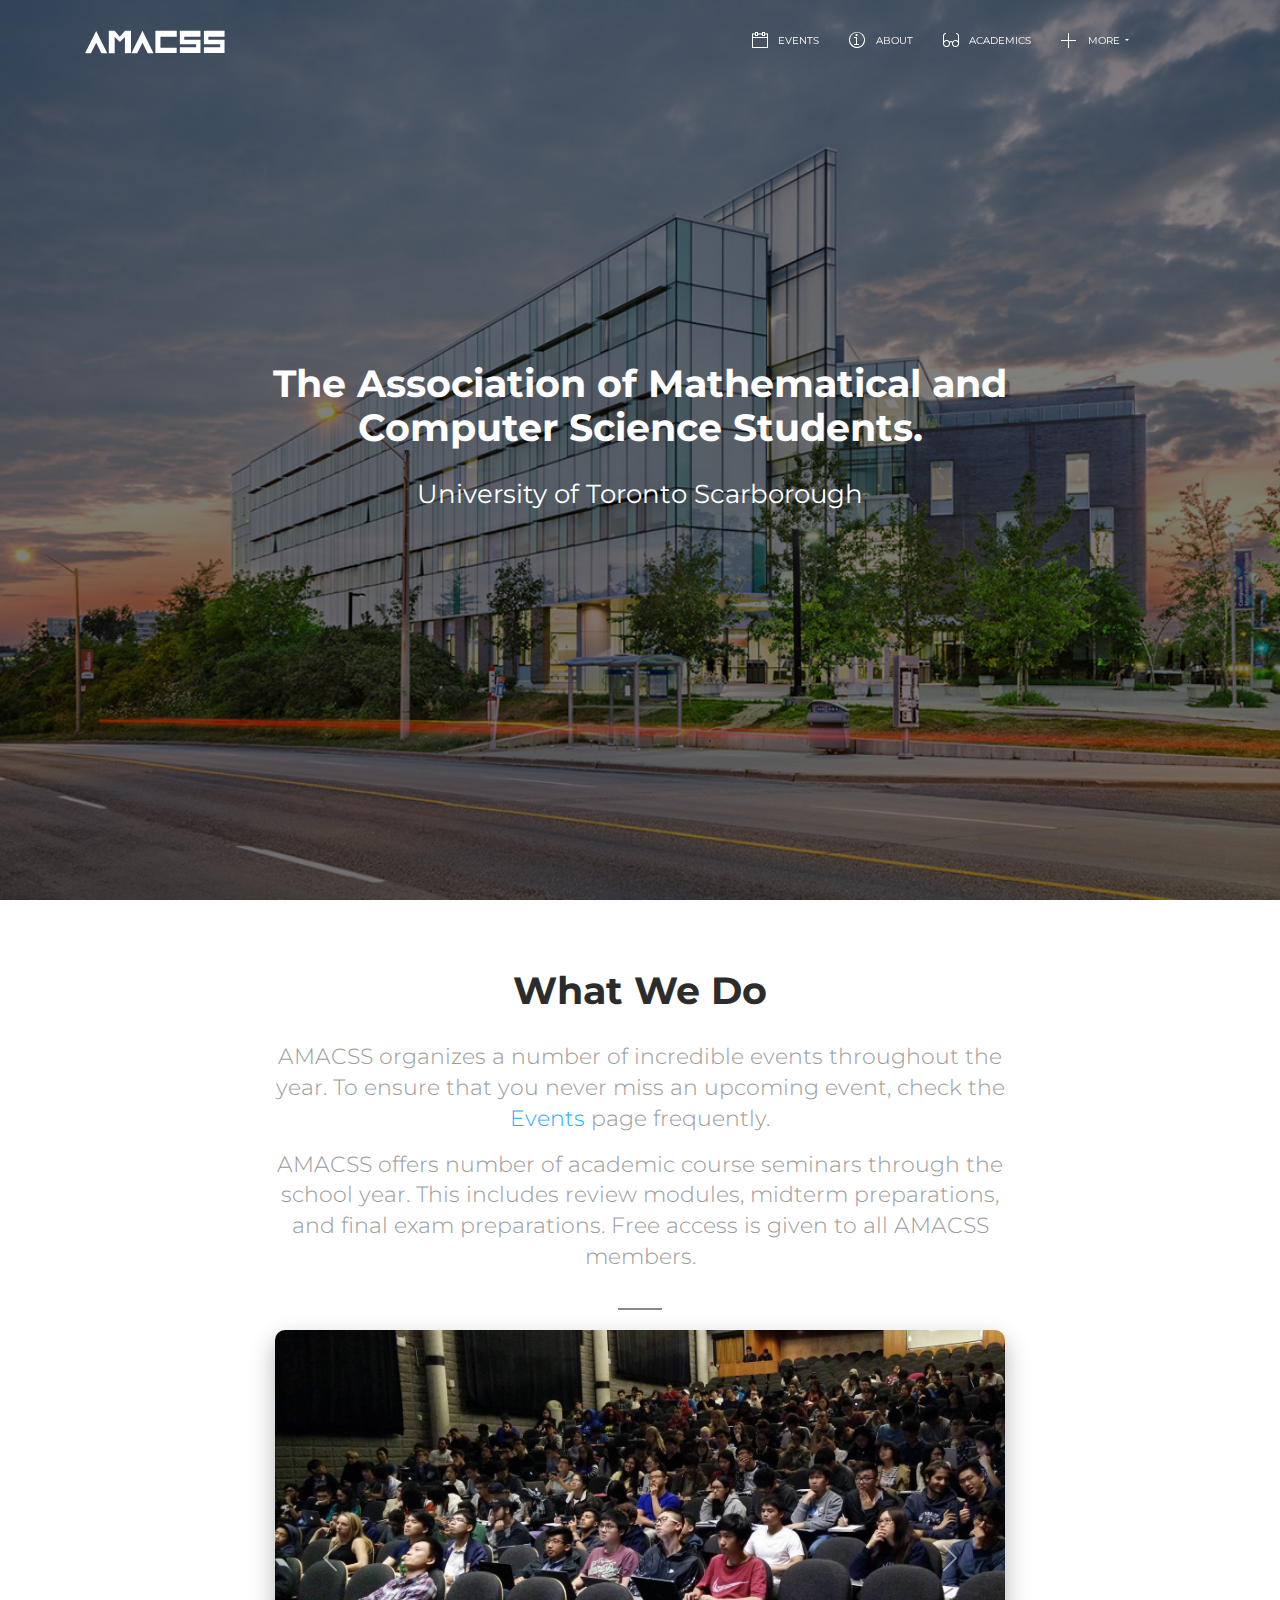
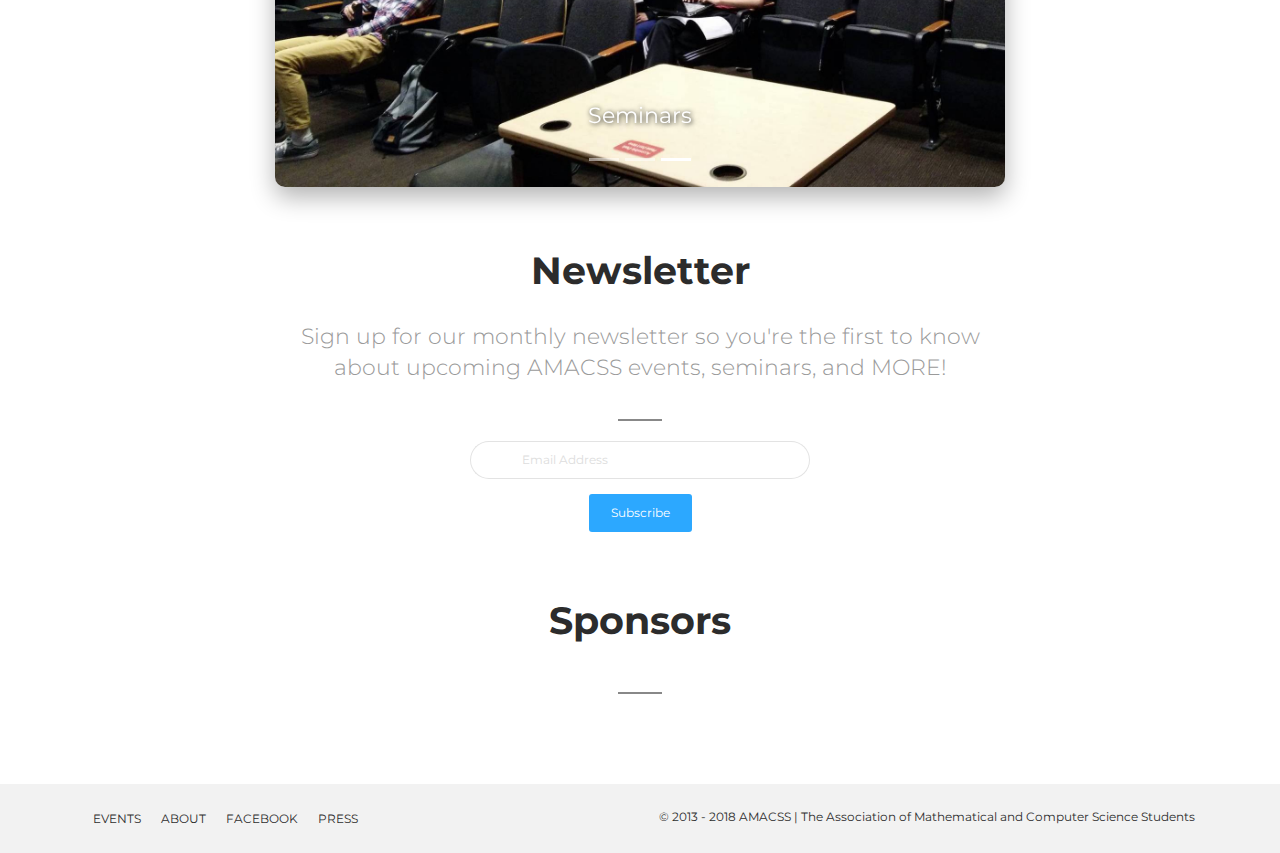
==== index.html @ 31efc9d5 "initial" ====
<!DOCTYPE html>
<html lang="en">
  <head>
    <title>Association of Mathematical and Computer Science Students | AMACSS</title>
    <meta charset="utf-8">
    <meta http-equiv="x-ua-compatible" content="ie=edge">
    <meta content='width=device-width, initial-scale=1.0, maximum-scale=1.0, user-scalable=0, shrink-to-fit=no' name='viewport' />
    <meta name="description" content="The official website for AMACSS. The AMACSS team works to enhance the educational, recreational, social and cultural environment of UTSC.">
    <meta property="og:type" content="website">
    <meta property="og:title" content="Association of Mathematical and Computer Science Students">
    <meta property="og:image" content="https://amacss.org/img/og.jpg">
    <meta property="og:description" content="The official website for AMACSS. The AMACSS team works to enhance the educational, recreational, social and cultural environment of UTSC.">
    <meta property="og:site_name" content="AMACSSx">
    <meta property="og:locale" content="en_US">
    <link href="./assets/css/bootstrap.min.css" rel="stylesheet" />
    <link href="./assets/css/index.css" rel="stylesheet" />
    <link href="./assets/css/now-ui-kit.css?v=1.1.0" rel="stylesheet" />
    <link href="https://fonts.googleapis.com/css?family=Montserrat:400,700,200" rel="stylesheet" />
    <link rel="stylesheet" href="https://maxcdn.bootstrapcdn.com/font-awesome/latest/css/font-awesome.min.css" />
    <script src="./assets/js/core/jquery.3.2.1.min.js" type="text/javascript"></script>
    <script src="./assets/js/core/popper.min.js" type="text/javascript"></script>
    <script src="./assets/js/core/bootstrap.min.js" type="text/javascript"></script>
    <script src="./assets/js/plugins/bootstrap-switch.js"></script>
    <script src="./assets/js/plugins/nouislider.min.js" type="text/javascript"></script>
    <script src="./assets/js/plugins/bootstrap-datepicker.js" type="text/javascript"></script>
    <script src="./assets/js/now-ui-kit.js?v=1.1.0" type="text/javascript"></script>
    <script src="./assets/js/index.js" type="text/javascript"></script>
  </head>
  <body>
    <nav class="navbar navbar-expand-md bg-dark fixed-top navbar-transparent" color-on-scroll="150" id="navbar-wrapper">
      <div class="container">
        <div class="navbar-translate">
          <a class="navbar-brand" href="./">
          <img src="./assets/img/logo.svg" alt="amacss">
          </a>
          <button class="navbar-toggler" type="button" data-toggle="collapse" data-target="#navigation" aria-controls="navigation-index" aria-expanded="false" aria-label="Toggle navigation" id="hamburger">
            <span class="icon-bar"></span>
            <span class="icon-bar"></span>
            <span class="icon-bar"></span>
        </button>
        </div>
        <div class="collapse navbar-collapse justify-content-end" id="navigation">
          <ul class="navbar-nav">
            <li class="nav-item">
              <a class="nav-link" href="./events.html">
                <i class="now-ui-icons ui-1_calendar-60"></i>
                <p>Events</p>
              </a>
            </li>
            <li class="nav-item">
              <a class="nav-link" href="./about.html">
                <i class="now-ui-icons travel_info"></i>
                <p>About</p>
              </a>
            </li>
            <li class="nav-item">
              <a class="nav-link" href="https://academics.amacss.org/">
                <i class="now-ui-icons education_glasses"></i>
                <p>Academics</p>
              </a>
            </li>
            <li class="nav-item dropdown">
              <a class="nav-link dropdown-toggle" href="./" data-toggle="dropdown" target="_blank">
                <i class="now-ui-icons ui-1_simple-add"></i>
                <p>More</p>
              </a>
              <div class="dropdown-menu" aria-labelledby="navbarDropdownMenuLink">
                <a class="dropdown-item" href="./assets/files/constitution.pdf" target="_blank">Constitution</a>
                <a class="dropdown-item" href="http://map.utoronto.ca/utsc" target="_blank">Campus Map</a>
                <a class="dropdown-item" href="https://csec.club/" target="_blank">CSEC</a>
              </div>
            </li>
            <li class="nav-item">
              <a class="nav-link" rel="tooltip" title="Follow us on Twitter" data-placement="bottom" href="https://twitter.com/AMACSSUTSC" target="_blank">
                <i class="fa fa-twitter"></i>
              </a>
            </li>
            <li class="nav-item">
              <a class="nav-link" rel="tooltip" title="Like us on Facebook" data-placement="bottom" href="https://www.facebook.com/AMACSSUTSC" target="_blank">
                <i class="fa fa-facebook-square"></i>
              </a>
            </li>
          </ul>
        </div>
      </div>
    </nav>
    <div class="page-header page-header">
      <div class="page-header-image" data-parallax="true" style="background-image: url('./assets/img/banner.jpg');">
      </div>
      <div class="container">
        <div class="content-center">
          <h1 class="title">The Association of Mathematical and Computer Science Students.</h1>
          <h2 class="subtitle">University of Toronto Scarborough</h2>
        </div>
      </div>
    </div>
    <div class="section">
      <div class="container">
        <div class="row">
          <div class="col-md-8 ml-auto mr-auto text-center">
            <h2 class="title">What We Do</h2>
            <h5 class="description">AMACSS organizes a number of incredible events throughout the year. To ensure that you never miss an upcoming event, check the <a href="./events.html" style="color: #2CA8FF">Events</a> page frequently.</h5>
            <h5 class="description">AMACSS offers number of academic course seminars through the school year. This includes review modules, midterm preparations, and final exam preparations. Free access is given to all AMACSS members.</h5>
          </div>
        </div>
        <div class="separator separator-info"></div>
      </div>
      <div class="container">
        <a href="./events.html">
          <div class="row justify-content-center">
            <div class="col-8">
              <div id="carouselExampleIndicators" class="carousel slide" data-ride="carousel">
                <ol class="carousel-indicators">
                  <li data-target="#carouselExampleIndicators" data-slide-to="0" class=""></li>
                  <li data-target="#carouselExampleIndicators" data-slide-to="1" class=""></li>
                  <li data-target="#carouselExampleIndicators" data-slide-to="2" class="active"></li>
                </ol>
                <div class="carousel-inner" role="listbox"  style="border-radius: 10px;">
                  <div class="carousel-item">
                    <img class="d-block" src="./assets/img/s3.jpg" alt="First slide">
                    <div class="carousel-caption d-none d-md-block">
                      <h5>Events</h5>
                    </div>
                  </div>
                  <div class="carousel-item active carousel-item-left">
                    <img class="d-block" src="./assets/img/s1.jpg" alt="Second slide">
                    <div class="carousel-caption d-none d-md-block">
                      <h5>Hackathons</h5>
                    </div>
                  </div>
                  <div class="carousel-item carousel-item-next carousel-item-left">
                    <img class="d-block" src="./assets/img/s2.jpg" alt="Third slide">
                    <div class="carousel-caption d-none d-md-block">
                      <h5>Seminars</h5>
                    </div>
                  </div>
                </div>
        <a class="carousel-control-prev" href="#carouselExampleIndicators" role="button" data-slide="prev">
        <i class="now-ui-icons arrows-1_minimal-left"></i>
        </a>
        <a class="carousel-control-next" href="#carouselExampleIndicators" role="button" data-slide="next">
        <i class="now-ui-icons arrows-1_minimal-right"></i>
        </a>
        </div>
        </div>
        </div>
        </a>
      </div>
      <div style="margin-bottom: 63px;"></div>
      <div class="container">
        <div class="row">
          <div class="col-md-8 ml-auto mr-auto text-center">
            <h2 class="title">Newsletter</h2>
            <h5 class="description">Sign up for our monthly newsletter so you're the first to know about upcoming AMACSS events, seminars, and MORE!</h5>
          </div>
        </div>
        <div class="separator separator-info"></div>
        <div id="mc_embed_signup" class="container col-sm-6 col-lg-4 text-center">
          <form action="https://amacss.us16.list-manage.com/subscribe/post?u=641679e76875b8186d30d1f0b&amp;id=bf4c690341" method="post" id="mc-embedded-subscribe-form" name="mc-embedded-subscribe-form" class="validate" target="_blank" novalidate>
            <div id="mc_embed_signup_scroll">
              <div class="input-group">
                <span class="input-group-addon">
                <i class="fa fa-envelope"></i>
                </span>
                <input type="email" value="" name="EMAIL" class="form-control" id="mce-EMAIL" placeholder="Email Address" required>
              </div>
              <!-- real people should not fill this in and expect good things - do not remove this or risk form bot signups-->
              <div style="position: absolute; left: -5000px;" aria-hidden="true"><input type="text" name="b_641679e76875b8186d30d1f0b_bf4c690341" tabindex="-1" value=""></div>
              <div class="clear"><input type="submit" value="Subscribe" name="subscribe" id="mc-embedded-subscribe" class="btn btn-info"></div>
            </div>
          </form>
        </div>
        <!--End mc_embed_signup-->
      </div>
      <div style="margin-bottom: 63px;"></div>
      <div class="container">
        <div class="row">
          <div class="col-md-8 ml-auto mr-auto text-center">
            <h2 class="title">Sponsors</h2>
          </div>
        </div>
        <div class="separator separator-info"></div>
        <a href="http://get.tech" target="_blank">
          <img class="mx-auto d-block" src="img/tech.png" alt="">
        </a>
      </div>
    </div>
    <footer class="footer footer-default">
      <div class="container">
        <nav>
          <ul>
            <li>
              <a href="./events.html">
              Events
              </a>
            </li>
            <li>
              <a href="./about.html">
              About
              </a>
            </li>
            <li>
              <a href="https://www.facebook.com/AMACSSUTSC" target="_">
              Facebook
              </a>
            </li>
            <li>
              <a href="mailto:president@amacss.org" target="_">
              Press
              </a>
            </li>
          </ul>
        </nav>
        <div class="copyright">
          &copy;
          2013 - 2018 AMACSS | The Association of Mathematical and Computer Science Students
        </div>
      </div>
    </footer>
  </body>
</html>
---- assets/css/index.css ----
.no-a {
    color: #000000;
}
.no-a:hover {
    color: #2CA8FF;
}
.no-a:focus {
    color: #2CA8FF;
}
.carousel-caption h5 {
    text-shadow: 1px 1px 5px #000;
}
.title {
    font-size: 3vmax;
}
.subtitle {
    font-size: 2vmax;
}
@media screen and (max-width: 600px) {
    .card {
        width: 90% !important;
    }
}
.navbar-toggler {
    position: absolute;
    right: 50px;
    top: 16px;
    padding: 0;
}
.icon-bar {
    display: block;
    width: 22px;
    height: 2px;
    border-radius: 1px;
    background-color: #fff;
    margin-top: 4px;
}
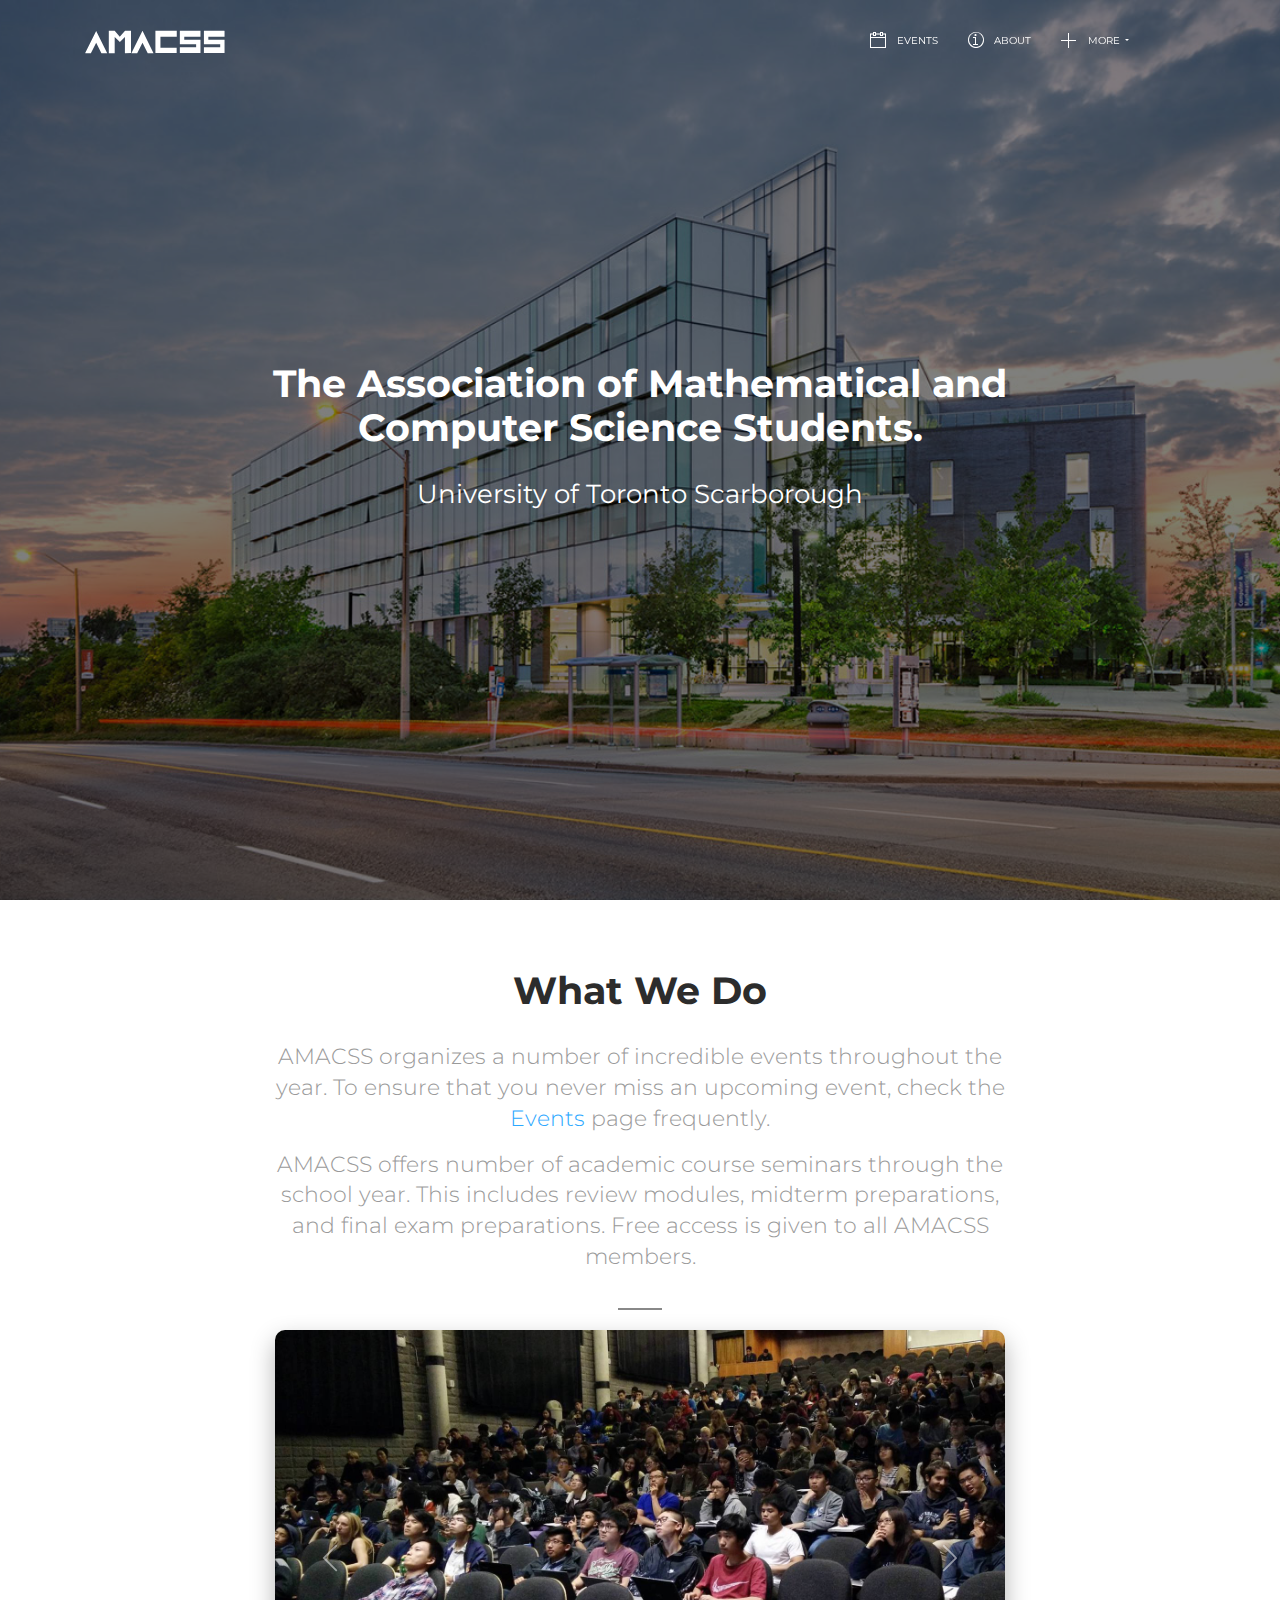
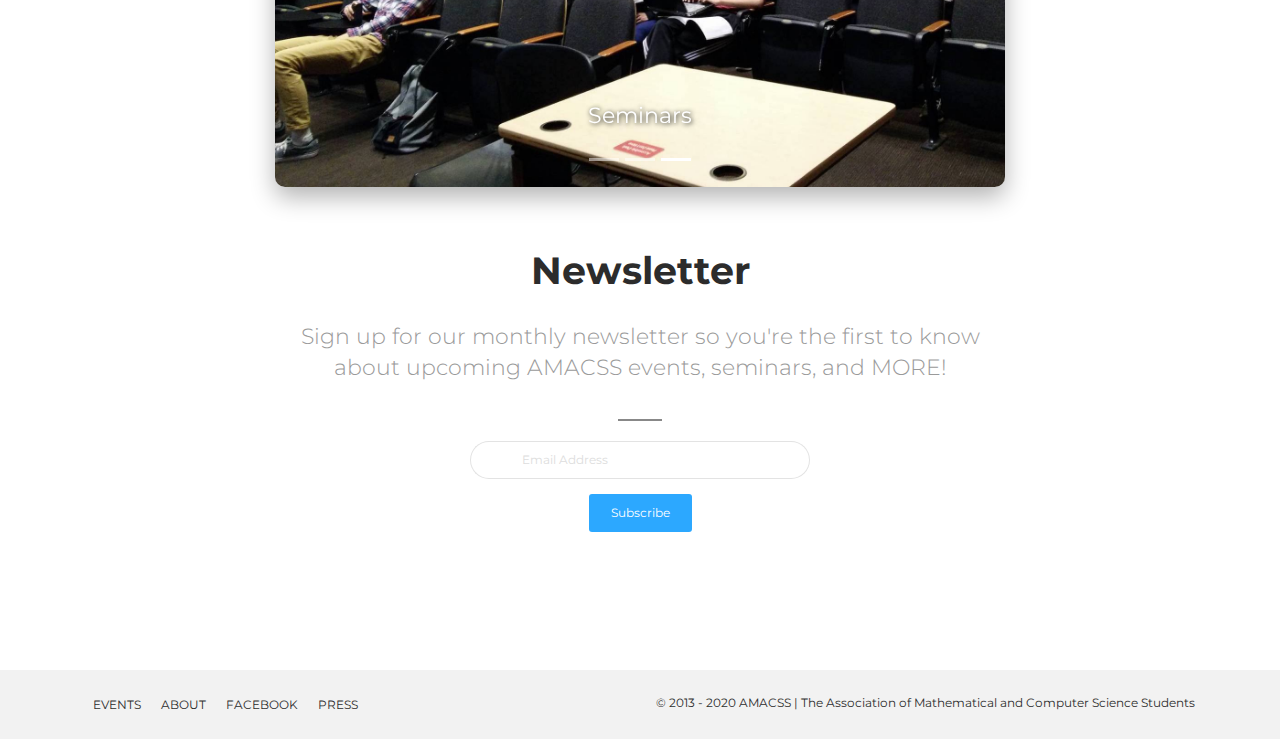
==== commit b2e4aa97: "migrated to github pages" ====
--- a/index.html
+++ b/index.html
@@ -51,12 +51,6 @@
               <a class="nav-link" href="./about.html">
                 <i class="now-ui-icons travel_info"></i>
                 <p>About</p>
-              </a>
-            </li>
-            <li class="nav-item">
-              <a class="nav-link" href="https://academics.amacss.org/">
-                <i class="now-ui-icons education_glasses"></i>
-                <p>Academics</p>
               </a>
             </li>
             <li class="nav-item dropdown">
@@ -156,7 +150,7 @@
         </div>
         <div class="separator separator-info"></div>
         <div id="mc_embed_signup" class="container col-sm-6 col-lg-4 text-center">
-          <form action="https://amacss.us16.list-manage.com/subscribe/post?u=641679e76875b8186d30d1f0b&amp;id=bf4c690341" method="post" id="mc-embedded-subscribe-form" name="mc-embedded-subscribe-form" class="validate" target="_blank" novalidate>
+          <form action="https://amacss.us16.list-manage.com/subscribe/post?u=641679e76875b8186d30d1f0b&amp;id=362221620e" method="post" id="mc-embedded-subscribe-form" name="mc-embedded-subscribe-form" class="validate" target="_blank" novalidate>
             <div id="mc_embed_signup_scroll">
               <div class="input-group">
                 <span class="input-group-addon">
@@ -174,12 +168,6 @@
       </div>
       <div style="margin-bottom: 63px;"></div>
       <div class="container">
-        <div class="row">
-          <div class="col-md-8 ml-auto mr-auto text-center">
-            <h2 class="title">Sponsors</h2>
-          </div>
-        </div>
-        <div class="separator separator-info"></div>
         <a href="http://get.tech" target="_blank">
           <img class="mx-auto d-block" src="img/tech.png" alt="">
         </a>
@@ -213,7 +201,7 @@
         </nav>
         <div class="copyright">
           &copy;
-          2013 - 2018 AMACSS | The Association of Mathematical and Computer Science Students
+          2013 - 2020 AMACSS | The Association of Mathematical and Computer Science Students
         </div>
       </div>
     </footer>
